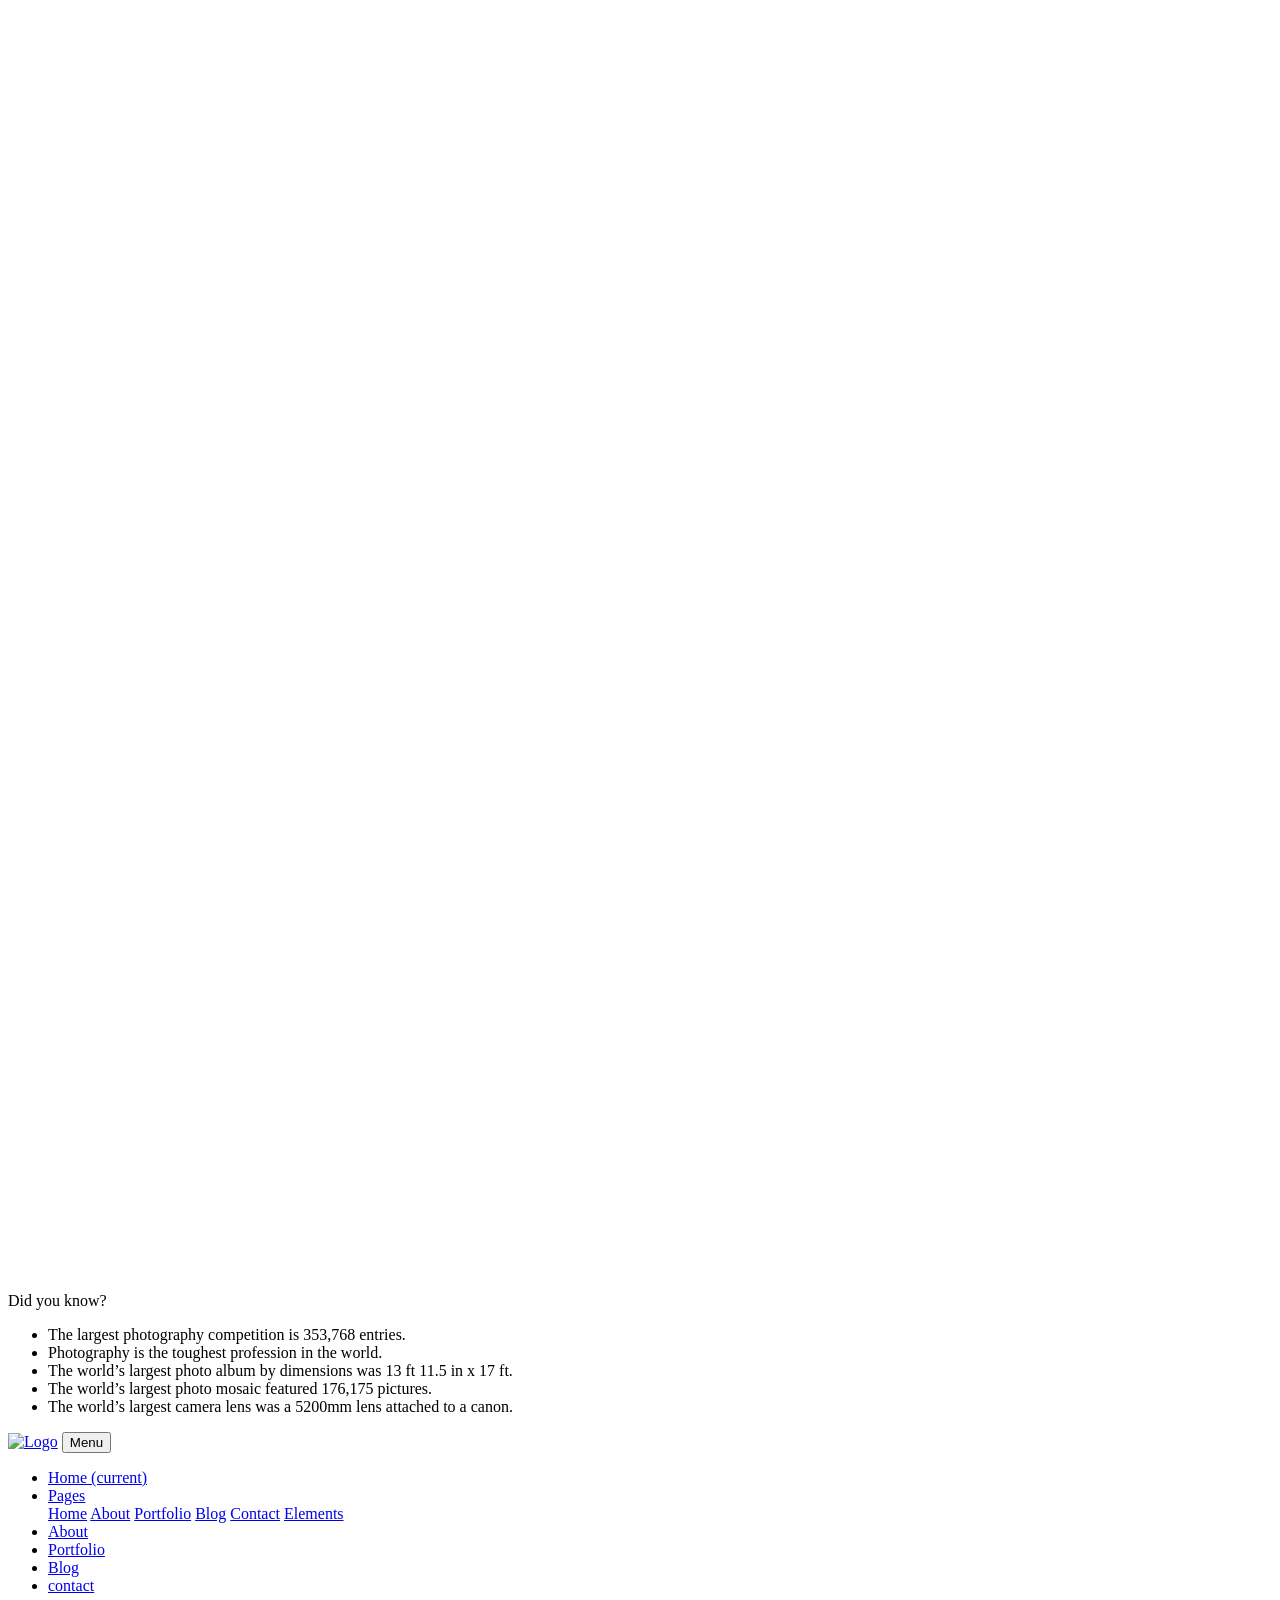
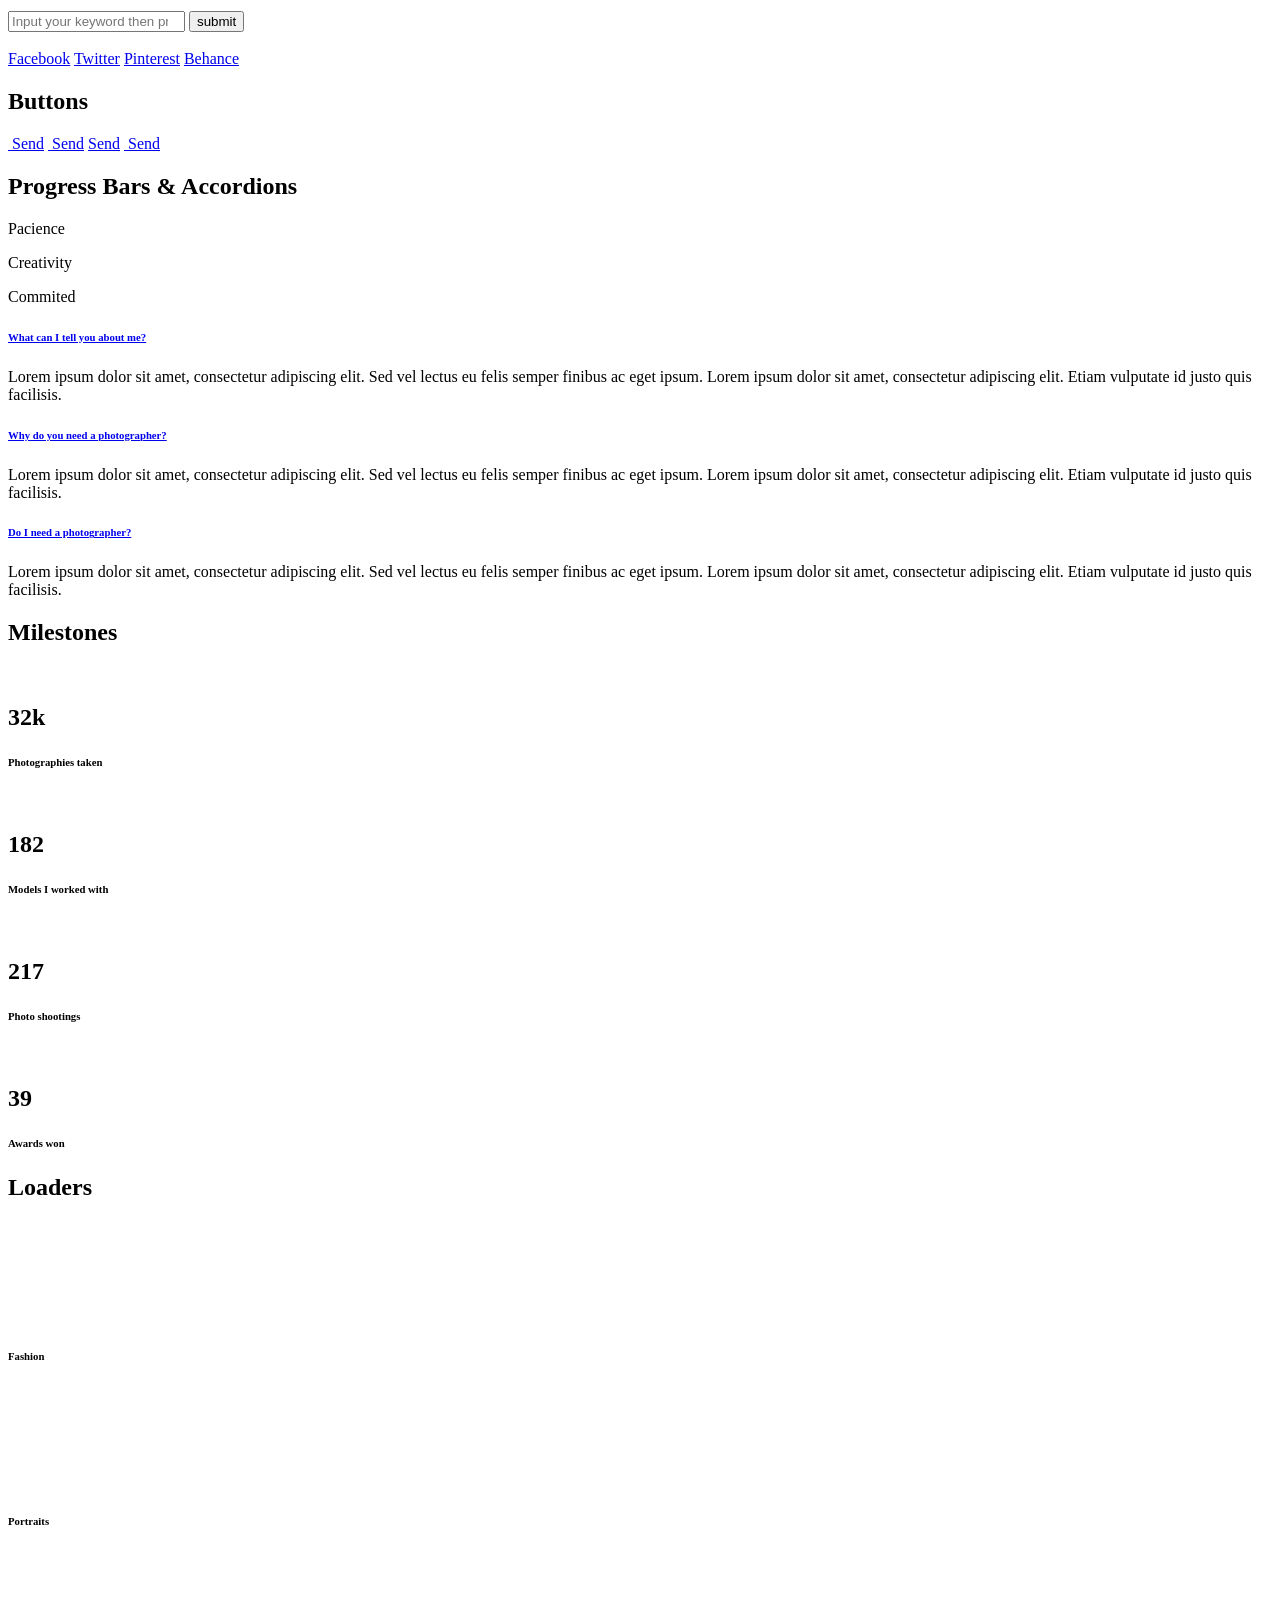
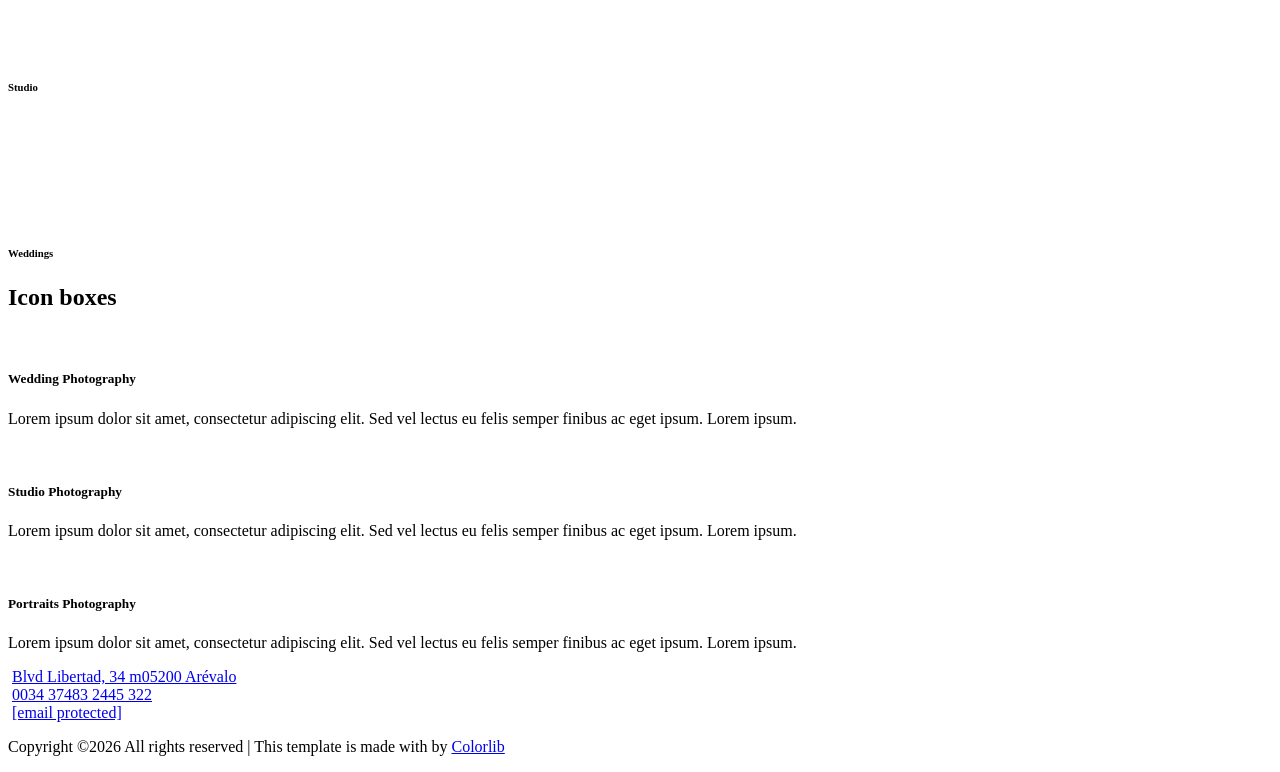
==== elements.html @ 03cb0b15 "Add files via upload" ====
<!DOCTYPE html>
<html lang="en">

<!-- Mirrored from preview.colorlib.com/theme/studio/elements.html by HTTrack Website Copier/3.x [XR&CO'2014], Fri, 27 Jan 2023 21:11:19 GMT -->
<head>
<meta charset="UTF-8">
<meta name="description" content="">
<meta http-equiv="X-UA-Compatible" content="IE=edge">
<meta name="viewport" content="width=device-width, initial-scale=1, shrink-to-fit=no">


<title>Studio - Creative Photography Template | Elements</title>

<link rel="icon" href="img/core-img/favicon.ico">

<link rel="stylesheet" href="css/core-style.css">
<link rel="stylesheet" href="style.css">

<link href="css/responsive.css" rel="stylesheet">
<script nonce="6641330a-2269-4f66-bff5-0dcd2166e9fc">(function(w,d){!function(f,g,h,i){f[h]=f[h]||{};f[h].executed=[];f.zaraz={deferred:[],listeners:[]};f.zaraz.q=[];f.zaraz._f=function(j){return function(){var k=Array.prototype.slice.call(arguments);f.zaraz.q.push({m:j,a:k})}};for(const l of["track","set","debug"])f.zaraz[l]=f.zaraz._f(l);f.zaraz.init=()=>{var m=g.getElementsByTagName(i)[0],n=g.createElement(i),o=g.getElementsByTagName("title")[0];o&&(f[h].t=g.getElementsByTagName("title")[0].text);f[h].x=Math.random();f[h].w=f.screen.width;f[h].h=f.screen.height;f[h].j=f.innerHeight;f[h].e=f.innerWidth;f[h].l=f.location.href;f[h].r=g.referrer;f[h].k=f.screen.colorDepth;f[h].n=g.characterSet;f[h].o=(new Date).getTimezoneOffset();if(f.dataLayer)for(const s of Object.entries(Object.entries(dataLayer).reduce(((t,u)=>({...t[1],...u[1]})))))zaraz.set(s[0],s[1],{scope:"page"});f[h].q=[];for(;f.zaraz.q.length;){const v=f.zaraz.q.shift();f[h].q.push(v)}n.defer=!0;for(const w of[localStorage,sessionStorage])Object.keys(w||{}).filter((y=>y.startsWith("_zaraz_"))).forEach((x=>{try{f[h]["z_"+x.slice(7)]=JSON.parse(w.getItem(x))}catch{f[h]["z_"+x.slice(7)]=w.getItem(x)}}));n.referrerPolicy="origin";n.src="../../cdn-cgi/zaraz/sd0d9.js?z="+btoa(encodeURIComponent(JSON.stringify(f[h])));m.parentNode.insertBefore(n,m)};["complete","interactive"].includes(g.readyState)?zaraz.init():f.addEventListener("DOMContentLoaded",zaraz.init)}(w,d,"zarazData","script");})(window,document);</script></head>
<body>

<div id="preloader">
<div class="showbox">
<div class="loader">
<svg class="circular" viewBox="25 25 50 50">
<circle class="path" cx="50" cy="50" r="20" fill="none" stroke-width="2" stroke-miterlimit="10" />
</svg>
</div>
</div>
<div class="questions-area text-center">
<p>Did you know?</p>
<ul>
<li>The largest photography competition is 353,768 entries.</li>
<li>Photography is the toughest profession in the world.</li>
<li>The world’s largest photo album by dimensions was 13 ft 11.5 in x 17 ft.</li>
<li>The world’s largest photo mosaic featured 176,175 pictures.</li>
<li>The world’s largest camera lens was a 5200mm lens attached to a canon.</li>
</ul>
</div>
</div>

<div class="gradient-background-overlay"></div>

<header class="header-area bg-img" style="background-image: url(img/bg-img/14.jpg);">
<div class="container-fluid h-100">
<div class="row h-100 align-items-center">
<div class="col-12 h-100">
<div class="main-menu h-100">
<nav class="navbar h-100 navbar-expand-lg">

<a class="navbar-brand" href="index-2.html"><img src="img/core-img/logo.png" alt="Logo"></a>
<button class="navbar-toggler" type="button" data-toggle="collapse" data-target="#studioMenu" aria-controls="studioMenu" aria-expanded="false" aria-label="Toggle navigation"><i class="fa fa-bars"></i> Menu</button>
<div class="collapse navbar-collapse" id="studioMenu">

<ul class="navbar-nav ml-auto">
<li class="nav-item active">
<a class="nav-link" href="index-2.html">Home <span class="sr-only">(current)</span></a>
</li>
<li class="nav-item dropdown">
<a class="nav-link dropdown-toggle" href="#" id="navbarDropdown" role="button" data-toggle="dropdown" aria-haspopup="true" aria-expanded="false">Pages</a>
<div class="dropdown-menu" aria-labelledby="navbarDropdown">
<a class="dropdown-item" href="index-2.html">Home</a>
<a class="dropdown-item" href="about-me.html">About</a>
<a class="dropdown-item" href="portfolio.html">Portfolio</a>
<a class="dropdown-item" href="blog.html">Blog</a>
<a class="dropdown-item" href="contact.html">Contact</a>
<a class="dropdown-item" href="elements.html">Elements</a>
</div>
</li>
<li class="nav-item">
<a class="nav-link" href="about-me.html">About</a>
</li>
<li class="nav-item">
<a class="nav-link" href="portfolio.html">Portfolio</a>
</li>
<li class="nav-item">
<a class="nav-link" href="blog.html">Blog</a>
</li>
<li class="nav-item">
<a class="nav-link" href="contact.html">contact</a>
</li>
</ul>

<div class="header-search-form ml-auto">
<form action="#">
<input type="search" class="form-control" placeholder="Input your keyword then press enter..." id="search" name="search">
<input class="d-none" type="submit" value="submit">
</form>
</div>

<div id="searchbtn">
<img src="img/core-img/search.png" alt="">
</div>
</div>
</nav>
</div>
</div>
</div>
</div>
</header>


<div class="social-sidebar-area">

<div class="social-info-area">
<a href="#" data-toggle="tooltip" data-placement="right" title="Facebook"><i class="fa fa-facebook" aria-hidden="true"></i> <span>Facebook</span></a>
<a href="#" data-toggle="tooltip" data-placement="right" title="Twitter"><i class="fa fa-twitter" aria-hidden="true"></i> <span>Twitter</span></a>
<a href="#" data-toggle="tooltip" data-placement="right" title="Pinterest"><i class="fa fa-pinterest" aria-hidden="true"></i> <span>Pinterest</span></a>
<a href="#" data-toggle="tooltip" data-placement="right" title="Behance"><i class="fa fa-behance" aria-hidden="true"></i> <span>Behance</span></a>
</div>
</div>


<section class="elements-area section_padding_100 mt-100">
<div class="container">
<div class="row justify-content-center">

<div class="col-10">
<div class="elements-title">
<h2>Buttons</h2>
</div>

<div class="studio-buttons-area mb-100">
<a href="#" class="btn studio-btn"><img src="img/core-img/logo-icon.png" alt=""> Send</a>
<a href="#" class="btn studio-btn studio-btn-2"><img src="img/core-img/logo-icon-2.png" alt=""> Send</a>
<a href="#" class="btn studio-btn studio-btn-3">Send</a>
<a href="#" class="btn studio-btn studio-btn-4"><img src="img/core-img/logo-icon-4.png" alt=""> Send</a>
</div>
</div>

<div class="col-10">
<div class="elements-title">
<h2>Progress Bars &amp; Accordions</h2>
</div>
</div>
<div class="col-10 col-md-5">

<div class="services-progress-bar mb-100">

<div class="single_progress_bar">
<div id="bar1" class="barfiller">
<div class="tipWrap">
<span class="tip"></span>
</div>
<span class="fill" data-percentage="80"></span>
</div>
<p>Pacience</p>
</div>

<div class="single_progress_bar">
<div id="bar2" class="barfiller">
<div class="tipWrap">
<span class="tip"></span>
</div>
<span class="fill" data-percentage="90"></span>
</div>
<p>Creativity</p>
</div>

<div class="single_progress_bar">
<div id="bar3" class="barfiller">
<div class="tipWrap">
<span class="tip"></span>
</div>
<span class="fill" data-percentage="99"></span>
</div>
<p>Commited</p>
</div>
</div>
</div>
<div class="col-10 col-md-5">
<div class="accordions mb-100" id="accordion" role="tablist" aria-multiselectable="true">

<div class="panel single-accordion">
<h6><a role="button" class="" aria-expanded="true" aria-controls="collapseOne" data-toggle="collapse" data-parent="#accordion" href="#collapseOne">What can I tell you about me?
<span class="accor-open"><i class="fa fa-plus" aria-hidden="true"></i></span>
<span class="accor-close"><i class="fa fa-minus" aria-hidden="true"></i></span>
</a></h6>
<div id="collapseOne" class="accordion-content collapse show">
<p>Lorem ipsum dolor sit amet, consectetur adipiscing elit. Sed vel lectus eu felis semper finibus ac eget ipsum. Lorem ipsum dolor sit amet, consectetur adipiscing elit. Etiam vulputate id justo quis facilisis.</p>
</div>
</div>

<div class="panel single-accordion">
<h6>
<a role="button" class="collapsed" aria-expanded="true" aria-controls="collapseTwo" data-parent="#accordion" data-toggle="collapse" href="#collapseTwo">Why do you need a photographer?
<span class="accor-open"><i class="fa fa-plus" aria-hidden="true"></i></span>
<span class="accor-close"><i class="fa fa-minus" aria-hidden="true"></i></span>
</a>
</h6>
<div id="collapseTwo" class="accordion-content collapse">
<p>Lorem ipsum dolor sit amet, consectetur adipiscing elit. Sed vel lectus eu felis semper finibus ac eget ipsum. Lorem ipsum dolor sit amet, consectetur adipiscing elit. Etiam vulputate id justo quis facilisis.</p>
</div>
</div>

<div class="panel single-accordion">
<h6>
<a role="button" aria-expanded="true" aria-controls="collapseThree" class="collapsed" data-parent="#accordion" data-toggle="collapse" href="#collapseThree">Do I need a photographer?
<span class="accor-open"><i class="fa fa-plus" aria-hidden="true"></i></span>
<span class="accor-close"><i class="fa fa-minus" aria-hidden="true"></i></span>
</a>
</h6>
<div id="collapseThree" class="accordion-content collapse">
<p>Lorem ipsum dolor sit amet, consectetur adipiscing elit. Sed vel lectus eu felis semper finibus ac eget ipsum. Lorem ipsum dolor sit amet, consectetur adipiscing elit. Etiam vulputate id justo quis facilisis.</p>
</div>
</div>
</div>
</div>

<div class="col-10">
<div class="elements-title">
<h2>Milestones</h2>
</div>
</div>
<div class="col-10">
<div class="studio-cool-facts-area mb-100">
<div class="row">

<div class="col-12 col-sm-6 col-md-3">
<div class="single-cool-fact d-flex align-items-center">
<div class="cool-facts-icon mr-3">
<img src="img/core-img/gallery.png" alt="">
</div>
<div class="counter-area">
<h2><span class="counter">32</span>k</h2>
<h6>Photographies taken</h6>
</div>
</div>
</div>

<div class="col-12 col-sm-6 col-md-3">
 <div class="single-cool-fact d-flex align-items-center">
<div class="cool-facts-icon mr-3">
<img src="img/core-img/favorite.png" alt="">
</div>
<div class="counter-area">
<h2><span class="counter">182</span></h2>
<h6>Models I worked with</h6>
</div>
</div>
</div>

<div class="col-12 col-sm-6 col-md-3">
<div class="single-cool-fact d-flex align-items-center">
<div class="cool-facts-icon mr-3">
<img src="img/core-img/photo-camera-2.png" alt="">
</div>
<div class="counter-area">
<h2><span class="counter">217</span></h2>
<h6>Photo shootings</h6>
</div>
</div>
</div>

<div class="col-12 col-sm-6 col-md-3">
<div class="single-cool-fact d-flex align-items-center">
<div class="cool-facts-icon mr-3">
<img src="img/core-img/rocket-launch.png" alt="">
</div>
<div class="counter-area">
<h2><span class="counter">39</span></h2>
<h6>Awards won</h6>
</div>
</div>
</div>
</div>
</div>
</div>

<div class="col-10">
<div class="elements-title">
<h2>Loaders</h2>
</div>
</div>
<div class="col-10">

<div class="our-skills-area text-center mb-100">
<div class="row">
<div class="col-12 col-sm-6 col-md-3">
<div class="single-pie-bar" data-percent="75">
<canvas class="bar-circle" width="100" height="100"></canvas>
<h6>Fashion</h6>
</div>
</div>
<div class="col-12 col-sm-6 col-md-3">
<div class="single-pie-bar" data-percent="83">
<canvas class="bar-circle" width="100" height="100"></canvas>
<h6>Portraits</h6>
</div>
</div>
<div class="col-12 col-sm-6 col-md-3">
<div class="single-pie-bar" data-percent="25">
<canvas class="bar-circle" width="100" height="100"></canvas>
<h6>Studio</h6>
</div>
</div>
<div class="col-12 col-sm-6 col-md-3">
<div class="single-pie-bar" data-percent="95">
<canvas class="bar-circle" width="100" height="100"></canvas>
<h6>Weddings</h6>
</div>
</div>
</div>
</div>
</div>

<div class="col-10">
<div class="elements-title">
<h2>Icon boxes</h2>
</div>
</div>
<div class="col-10">
<div class="features-area">
<div class="row">
<div class="col-12 col-md-4">
<div class="single-service-area text-center mb-100">
<img src="img/core-img/heart.png" alt="">
<h5>Wedding Photography</h5>
<p>Lorem ipsum dolor sit amet, consectetur adipiscing elit. Sed vel lectus eu felis semper finibus ac eget ipsum. Lorem ipsum.</p>
</div>
</div>
<div class="col-12 col-md-4">
<div class="single-service-area text-center mb-100">
<img src="img/core-img/photo-camera.png" alt="">
<h5>Studio Photography</h5>
<p>Lorem ipsum dolor sit amet, consectetur adipiscing elit. Sed vel lectus eu felis semper finibus ac eget ipsum. Lorem ipsum.</p>
</div>
</div>
<div class="col-12 col-md-4">
<div class="single-service-area text-center">
<img src="img/core-img/video-camera.png" alt="">
<h5>Portraits Photography</h5>
<p>Lorem ipsum dolor sit amet, consectetur adipiscing elit. Sed vel lectus eu felis semper finibus ac eget ipsum. Lorem ipsum.</p>
</div>
</div>
</div>
</div>
</div>
</div>
</div>
</section>


<footer class="footer-area">
<div class="container-fluid h-100">
<div class="row h-100">
<div class="col-12 h-100">
<div class="footer-content h-100 d-md-flex align-items-center justify-content-between">

<div class="single-footer-content">
<img src="img/core-img/map.png" alt="">
<a href="#">Blvd Libertad, 34 m05200 Arévalo</a>
</div>

<div class="single-footer-content">
<img src="img/core-img/smartphone.png" alt="">
<a href="#">0034 37483 2445 322</a>
</div>

<div class="single-footer-content">
<img src="img/core-img/envelope-2.png" alt="">
<a href="#"><span class="__cf_email__" data-cfemail="442c2128282b04272b2934252a3d6a272b29">[email&#160;protected]</span></a>
</div>
</div>
</div>
</div>
</div>
</footer>


<p>Copyright &copy;<script data-cfasync="false" src="../../cdn-cgi/scripts/5c5dd728/cloudflare-static/email-decode.min.js"></script><script>document.write(new Date().getFullYear());</script> All rights reserved | This template is made with <i class="fa fa-heart-o" aria-hidden="true"></i> by <a href="https://colorlib.com/" target="_blank">Colorlib</a></p>


<script src="js/jquery/jquery-2.2.4.min.js"></script>

<script src="js/popper.min.js"></script>

<script src="js/bootstrap.min.js"></script>

<script src="js/plugins.js"></script>

<script src="js/active.js"></script>

<script async src="https://www.googletagmanager.com/gtag/js?id=UA-23581568-13"></script>
<script>
  window.dataLayer = window.dataLayer || [];
  function gtag(){dataLayer.push(arguments);}
  gtag('js', new Date());

  gtag('config', 'UA-23581568-13');
</script>
<script defer src="https://static.cloudflareinsights.com/beacon.min.js/vaafb692b2aea4879b33c060e79fe94621666317369993" integrity="sha512-0ahDYl866UMhKuYcW078ScMalXqtFJggm7TmlUtp0UlD4eQk0Ixfnm5ykXKvGJNFjLMoortdseTfsRT8oCfgGA==" data-cf-beacon='{"rayId":"79047a6fed3877d9","token":"cd0b4b3a733644fc843ef0b185f98241","version":"2022.11.3","si":100}' crossorigin="anonymous"></script>
</body>

<!-- Mirrored from preview.colorlib.com/theme/studio/elements.html by HTTrack Website Copier/3.x [XR&CO'2014], Fri, 27 Jan 2023 21:11:21 GMT -->
</html>
---- style.css ----
/* ----------------------------------------------------------
    :: Template Name: Studio - Creative Photography Template
    :: Author: Colorlib
    :: Author URL: https://colorlib.com
    :: Version: 1.0.0
    :: Created: 31 January 2018
    :: Last Updated: 31 January 2018
    ---------------------------------------------------------- */

    /* ============ PLACE YOUR CUSTOM CSS HERE ============ */
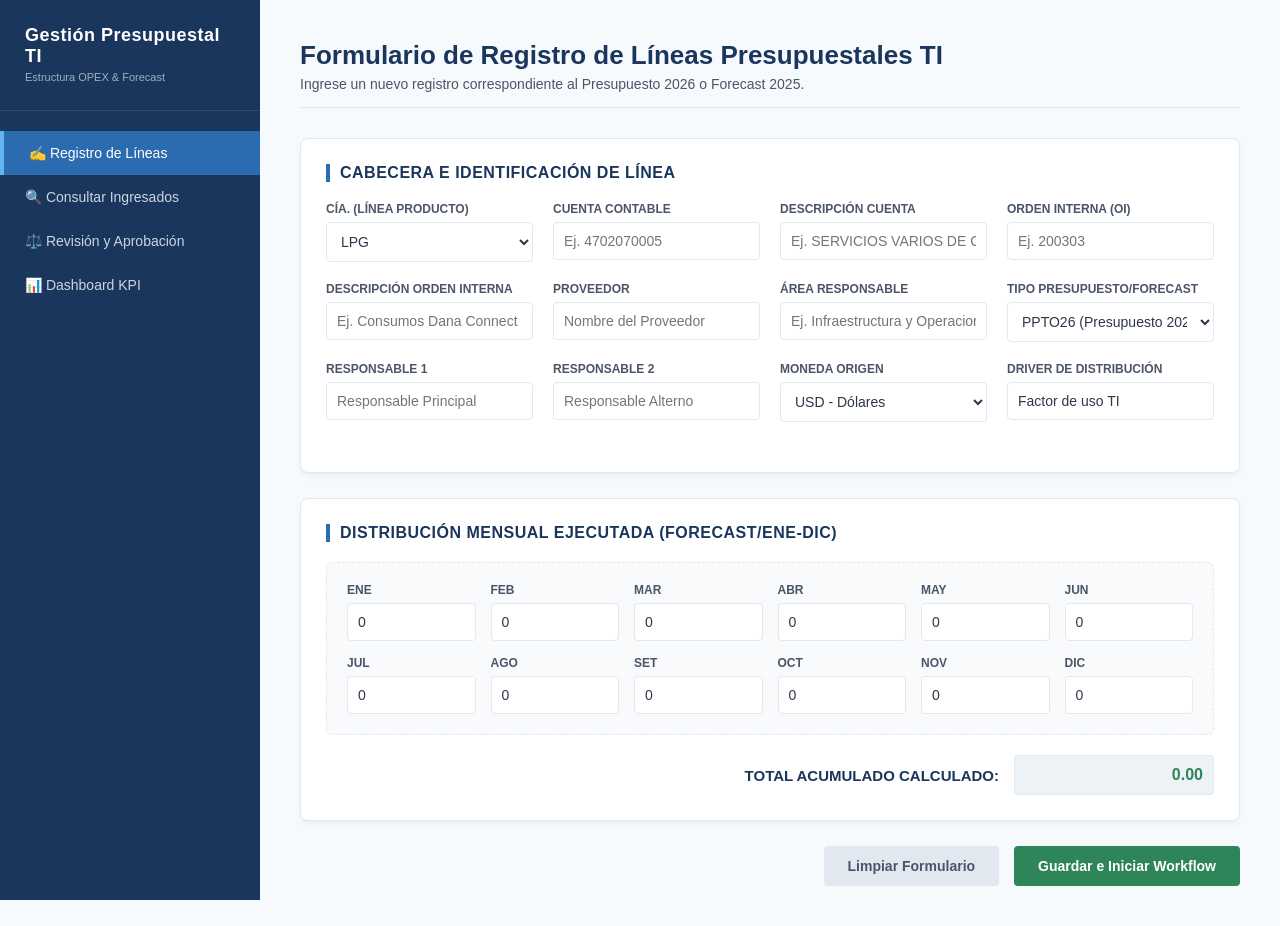
==== commit 6b67f904: "Actualizar elements.html" ====
--- a/elements.html
+++ b/elements.html
@@ -1,397 +1,1021 @@
 <!DOCTYPE html>
-<html lang="en">
-
-<!-- Mirrored from preview.colorlib.com/theme/studio/elements.html by HTTrack Website Copier/3.x [XR&CO'2014], Fri, 27 Jan 2023 21:11:19 GMT -->
+<html lang="es">
 <head>
-<meta charset="UTF-8">
-<meta name="description" content="">
-<meta http-equiv="X-UA-Compatible" content="IE=edge">
-<meta name="viewport" content="width=device-width, initial-scale=1, shrink-to-fit=no">
-
-
-<title>Studio - Creative Photography Template | Elements</title>
-
-<link rel="icon" href="img/core-img/favicon.ico">
-
-<link rel="stylesheet" href="css/core-style.css">
-<link rel="stylesheet" href="style.css">
-
-<link href="css/responsive.css" rel="stylesheet">
-<script nonce="6641330a-2269-4f66-bff5-0dcd2166e9fc">(function(w,d){!function(f,g,h,i){f[h]=f[h]||{};f[h].executed=[];f.zaraz={deferred:[],listeners:[]};f.zaraz.q=[];f.zaraz._f=function(j){return function(){var k=Array.prototype.slice.call(arguments);f.zaraz.q.push({m:j,a:k})}};for(const l of["track","set","debug"])f.zaraz[l]=f.zaraz._f(l);f.zaraz.init=()=>{var m=g.getElementsByTagName(i)[0],n=g.createElement(i),o=g.getElementsByTagName("title")[0];o&&(f[h].t=g.getElementsByTagName("title")[0].text);f[h].x=Math.random();f[h].w=f.screen.width;f[h].h=f.screen.height;f[h].j=f.innerHeight;f[h].e=f.innerWidth;f[h].l=f.location.href;f[h].r=g.referrer;f[h].k=f.screen.colorDepth;f[h].n=g.characterSet;f[h].o=(new Date).getTimezoneOffset();if(f.dataLayer)for(const s of Object.entries(Object.entries(dataLayer).reduce(((t,u)=>({...t[1],...u[1]})))))zaraz.set(s[0],s[1],{scope:"page"});f[h].q=[];for(;f.zaraz.q.length;){const v=f.zaraz.q.shift();f[h].q.push(v)}n.defer=!0;for(const w of[localStorage,sessionStorage])Object.keys(w||{}).filter((y=>y.startsWith("_zaraz_"))).forEach((x=>{try{f[h]["z_"+x.slice(7)]=JSON.parse(w.getItem(x))}catch{f[h]["z_"+x.slice(7)]=w.getItem(x)}}));n.referrerPolicy="origin";n.src="../../cdn-cgi/zaraz/sd0d9.js?z="+btoa(encodeURIComponent(JSON.stringify(f[h])));m.parentNode.insertBefore(n,m)};["complete","interactive"].includes(g.readyState)?zaraz.init():f.addEventListener("DOMContentLoaded",zaraz.init)}(w,d,"zarazData","script");})(window,document);</script></head>
+    <meta charset="UTF-8">
+    <meta name="viewport" content="width=device-width, initial-scale=1.0">
+    <title>Sistema de Gestión de Presupuestos y Forecast TI</title>
+    <style>
+        :root {
+            --primary-color: #1a365d;
+            --primary-dark: #0f2347;
+            --accent-color: #2b6cb0;
+            --secondary-color: #4a5568;
+            --success-color: #2f855a;
+            --warning-color: #dd6b20;
+            --danger-color: #e53e3e;
+            --bg-page: #f7fafc;
+            --white: #ffffff;
+            --border-color: #e2e8f0;
+        }
+
+        * {
+            box-sizing: border-box;
+            margin: 0;
+            padding: 0;
+            font-family: 'Segoe UI', -apple-system, BlinkMacSystemFont, Roboto, sans-serif;
+        }
+
+        body {
+            background-color: var(--bg-page);
+            color: #2d3748;
+            display: flex;
+            min-height: 100vh;
+        }
+
+        /* Sidebar Navigation Layout */
+        .sidebar {
+            width: 260px;
+            background-color: var(--primary-color);
+            color: var(--white);
+            padding: 25px 0;
+            position: fixed;
+            height: 100vh;
+            left: 0;
+            top: 0;
+            z-index: 100;
+        }
+
+        .sidebar-brand {
+            padding: 0 25px 25px 25px;
+            border-bottom: 1px solid rgba(255,255,255,0.1);
+            margin-bottom: 20px;
+        }
+
+        .sidebar-brand h2 {
+            font-size: 18px;
+            font-weight: 700;
+            letter-spacing: 0.5px;
+        }
+
+        .sidebar-menu {
+            list-style: none;
+        }
+
+        .sidebar-item {
+            padding: 14px 25px;
+            cursor: pointer;
+            display: flex;
+            align-items: center;
+            gap: 12px;
+            font-weight: 500;
+            font-size: 14px;
+            transition: all 0.2s;
+            color: #cbd5e0;
+        }
+
+        .sidebar-item:hover {
+            background-color: rgba(255,255,255,0.05);
+            color: var(--white);
+        }
+
+        .sidebar-item.active {
+            background-color: var(--accent-color);
+            color: var(--white);
+            border-left: 4px solid #63b3ed;
+        }
+
+        /* Main Content Container */
+        .main-content {
+            margin-left: 260px;
+            padding: 40px;
+            width: calc(100% - 260px);
+            min-height: 100vh;
+        }
+
+        header {
+            margin-bottom: 30px;
+            border-bottom: 1px solid var(--border-color);
+            padding-bottom: 15px;
+        }
+
+        header h1 {
+            font-size: 26px;
+            color: var(--primary-color);
+            font-weight: 600;
+        }
+
+        header p {
+            color: var(--secondary-color);
+            font-size: 14px;
+            margin-top: 5px;
+        }
+
+        /* Dynamic Pages (View Management) */
+        .app-page {
+            display: none;
+        }
+
+        .app-page.active {
+            display: block;
+        }
+
+        /* Card Panels & Containers */
+        .card {
+            background: var(--white);
+            border: 1px solid var(--border-color);
+            border-radius: 8px;
+            padding: 25px;
+            box-shadow: 0 4px 6px -1px rgba(0,0,0,0.05);
+            margin-bottom: 25px;
+        }
+
+        .card-title {
+            font-size: 16px;
+            font-weight: 600;
+            color: var(--primary-color);
+            margin-bottom: 20px;
+            border-left: 4px solid var(--accent-color);
+            padding-left: 10px;
+            text-transform: uppercase;
+            letter-spacing: 0.5px;
+        }
+
+        /* Grid Configuration for Forms */
+        .form-grid {
+            display: grid;
+            grid-template-columns: repeat(4, 1fr);
+            gap: 20px;
+            margin-bottom: 25px;
+        }
+
+        .form-grid-months {
+            display: grid;
+            grid-template-columns: repeat(6, 1fr);
+            gap: 15px;
+            background-color: #f8fafc;
+            padding: 20px;
+            border-radius: 6px;
+            border: 1px dashed var(--border-color);
+        }
+
+        .form-group {
+            display: flex;
+            flex-direction: column;
+        }
+
+        .form-group.full-width {
+            grid-column: 1 / -1;
+        }
+
+        label {
+            font-size: 12px;
+            font-weight: 600;
+            color: var(--secondary-color);
+            margin-bottom: 6px;
+            text-transform: uppercase;
+        }
+
+        input, select, textarea {
+            padding: 10px;
+            border: 1px solid var(--border-color);
+            border-radius: 4px;
+            font-size: 14px;
+            color: #2d3748;
+            background-color: var(--white);
+            width: 100%;
+        }
+
+        input:focus, select:focus, textarea:focus {
+            outline: none;
+            border-color: var(--accent-color);
+            box-shadow: 0 0 0 3px rgba(43, 108, 176, 0.15);
+        }
+
+        input[readonly] {
+            background-color: #edf2f7;
+            color: #4a5568;
+            font-weight: 600;
+            cursor: not-allowed;
+        }
+
+        /* Buttons & Actions */
+        .btn-container {
+            display: flex;
+            justify-content: flex-end;
+            gap: 15px;
+            margin-top: 25px;
+        }
+
+        button {
+            padding: 12px 24px;
+            font-size: 14px;
+            font-weight: 600;
+            border-radius: 4px;
+            cursor: pointer;
+            border: none;
+            transition: all 0.2s;
+        }
+
+        .btn-primary { background-color: var(--accent-color); color: var(--white); }
+        .btn-primary:hover { background-color: #2b5c8f; }
+        .btn-success { background-color: var(--success-color); color: var(--white); }
+        .btn-success:hover { background-color: #226643; }
+        .btn-warning { background-color: var(--warning-color); color: var(--white); }
+        .btn-warning:hover { background-color: #c05621; }
+        .btn-danger { background-color: var(--danger-color); color: var(--white); }
+        .btn-danger:hover { background-color: #c53030; }
+        .btn-secondary { background-color: #e2e8f0; color: #4a5568; }
+        .btn-secondary:hover { background-color: #cbd5e0; }
+
+        /* Tables & Lists view */
+        .search-bar-container {
+            display: flex;
+            gap: 15px;
+            margin-bottom: 20px;
+        }
+
+        .search-input {
+            flex: 1;
+            padding: 12px;
+            font-size: 14px;
+        }
+
+        .table-wrapper {
+            overflow-x: auto;
+            border: 1px solid var(--border-color);
+            border-radius: 6px;
+        }
+
+        table {
+            width: 100%;
+            border-collapse: collapse;
+            text-align: left;
+            font-size: 13px;
+        }
+
+        th {
+            background-color: #edf2f7;
+            color: var(--primary-color);
+            padding: 12px 15px;
+            font-weight: 600;
+            border-bottom: 2px solid var(--border-color);
+            white-space: nowrap;
+        }
+
+        td {
+            padding: 12px 15px;
+            border-bottom: 1px solid var(--border-color);
+            white-space: nowrap;
+        }
+
+        tr:hover {
+            background-color: #f7fafc;
+        }
+
+        /* Status Badges */
+        .badge {
+            padding: 4px 8px;
+            border-radius: 12px;
+            font-size: 11px;
+            font-weight: 600;
+            text-transform: uppercase;
+        }
+
+        .badge-pending { background-color: #feebc8; color: #c05621; }
+        .badge-stage1 { background-color: #e2e8f0; color: #4a5568; }
+        .badge-stage2 { background-color: #eeedfc; color: #553c9a; }
+        .badge-approved { background-color: #c6f6d5; color: #22543d; }
+        .badge-rejected { background-color: #fed7d7; color: #9b2c2c; }
+
+        /* KPI Dashboard Layout */
+        .kpi-container {
+            display: grid;
+            grid-template-columns: repeat(4, 1fr);
+            gap: 20px;
+            margin-bottom: 30px;
+        }
+
+        .kpi-card {
+            background: var(--white);
+            border: 1px solid var(--border-color);
+            border-radius: 8px;
+            padding: 20px;
+            box-shadow: 0 2px 4px rgba(0,0,0,0.02);
+            text-align: center;
+        }
+
+        .kpi-value {
+            font-size: 24px;
+            font-weight: 700;
+            color: var(--primary-color);
+            margin-top: 5px;
+        }
+
+        .kpi-label {
+            font-size: 12px;
+            font-weight: 600;
+            color: var(--secondary-color);
+            text-transform: uppercase;
+        }
+
+        .dashboard-grid {
+            display: grid;
+            grid-template-columns: 1fr 1fr;
+            gap: 25px;
+        }
+
+        .progress-bar-container {
+            background-color: #edf2f7;
+            border-radius: 4px;
+            height: 10px;
+            width: 100%;
+            margin-top: 8px;
+            overflow: hidden;
+        }
+
+        .progress-bar-fill {
+            background-color: var(--accent-color);
+            height: 100%;
+            width: 0%;
+            transition: width 0.4s ease;
+        }
+
+        /* Notification Toast */
+        .toast {
+            position: fixed;
+            top: 20px;
+            right: 20px;
+            padding: 15px 25px;
+            background-color: var(--primary-color);
+            color: white;
+            border-radius: 4px;
+            box-shadow: 0 4px 12px rgba(0,0,0,0.15);
+            display: none;
+            z-index: 1000;
+            font-weight: 500;
+        }
+    </style>
+</head>
 <body>
 
-<div id="preloader">
-<div class="showbox">
-<div class="loader">
-<svg class="circular" viewBox="25 25 50 50">
-<circle class="path" cx="50" cy="50" r="20" fill="none" stroke-width="2" stroke-miterlimit="10" />
-</svg>
-</div>
-</div>
-<div class="questions-area text-center">
-<p>Did you know?</p>
-<ul>
-<li>The largest photography competition is 353,768 entries.</li>
-<li>Photography is the toughest profession in the world.</li>
-<li>The world’s largest photo album by dimensions was 13 ft 11.5 in x 17 ft.</li>
-<li>The world’s largest photo mosaic featured 176,175 pictures.</li>
-<li>The world’s largest camera lens was a 5200mm lens attached to a canon.</li>
-</ul>
-</div>
-</div>
-
-<div class="gradient-background-overlay"></div>
-
-<header class="header-area bg-img" style="background-image: url(img/bg-img/14.jpg);">
-<div class="container-fluid h-100">
-<div class="row h-100 align-items-center">
-<div class="col-12 h-100">
-<div class="main-menu h-100">
-<nav class="navbar h-100 navbar-expand-lg">
-
-<a class="navbar-brand" href="index-2.html"><img src="img/core-img/logo.png" alt="Logo"></a>
-<button class="navbar-toggler" type="button" data-toggle="collapse" data-target="#studioMenu" aria-controls="studioMenu" aria-expanded="false" aria-label="Toggle navigation"><i class="fa fa-bars"></i> Menu</button>
-<div class="collapse navbar-collapse" id="studioMenu">
-
-<ul class="navbar-nav ml-auto">
-<li class="nav-item active">
-<a class="nav-link" href="index-2.html">Home <span class="sr-only">(current)</span></a>
-</li>
-<li class="nav-item dropdown">
-<a class="nav-link dropdown-toggle" href="#" id="navbarDropdown" role="button" data-toggle="dropdown" aria-haspopup="true" aria-expanded="false">Pages</a>
-<div class="dropdown-menu" aria-labelledby="navbarDropdown">
-<a class="dropdown-item" href="index-2.html">Home</a>
-<a class="dropdown-item" href="about-me.html">About</a>
-<a class="dropdown-item" href="portfolio.html">Portfolio</a>
-<a class="dropdown-item" href="blog.html">Blog</a>
-<a class="dropdown-item" href="contact.html">Contact</a>
-<a class="dropdown-item" href="elements.html">Elements</a>
-</div>
-</li>
-<li class="nav-item">
-<a class="nav-link" href="about-me.html">About</a>
-</li>
-<li class="nav-item">
-<a class="nav-link" href="portfolio.html">Portfolio</a>
-</li>
-<li class="nav-item">
-<a class="nav-link" href="blog.html">Blog</a>
-</li>
-<li class="nav-item">
-<a class="nav-link" href="contact.html">contact</a>
-</li>
-</ul>
-
-<div class="header-search-form ml-auto">
-<form action="#">
-<input type="search" class="form-control" placeholder="Input your keyword then press enter..." id="search" name="search">
-<input class="d-none" type="submit" value="submit">
-</form>
-</div>
-
-<div id="searchbtn">
-<img src="img/core-img/search.png" alt="">
-</div>
-</div>
-</nav>
-</div>
-</div>
-</div>
-</div>
-</header>
-
-
-<div class="social-sidebar-area">
-
-<div class="social-info-area">
-<a href="#" data-toggle="tooltip" data-placement="right" title="Facebook"><i class="fa fa-facebook" aria-hidden="true"></i> <span>Facebook</span></a>
-<a href="#" data-toggle="tooltip" data-placement="right" title="Twitter"><i class="fa fa-twitter" aria-hidden="true"></i> <span>Twitter</span></a>
-<a href="#" data-toggle="tooltip" data-placement="right" title="Pinterest"><i class="fa fa-pinterest" aria-hidden="true"></i> <span>Pinterest</span></a>
-<a href="#" data-toggle="tooltip" data-placement="right" title="Behance"><i class="fa fa-behance" aria-hidden="true"></i> <span>Behance</span></a>
-</div>
-</div>
-
-
-<section class="elements-area section_padding_100 mt-100">
-<div class="container">
-<div class="row justify-content-center">
-
-<div class="col-10">
-<div class="elements-title">
-<h2>Buttons</h2>
-</div>
-
-<div class="studio-buttons-area mb-100">
-<a href="#" class="btn studio-btn"><img src="img/core-img/logo-icon.png" alt=""> Send</a>
-<a href="#" class="btn studio-btn studio-btn-2"><img src="img/core-img/logo-icon-2.png" alt=""> Send</a>
-<a href="#" class="btn studio-btn studio-btn-3">Send</a>
-<a href="#" class="btn studio-btn studio-btn-4"><img src="img/core-img/logo-icon-4.png" alt=""> Send</a>
-</div>
-</div>
-
-<div class="col-10">
-<div class="elements-title">
-<h2>Progress Bars &amp; Accordions</h2>
-</div>
-</div>
-<div class="col-10 col-md-5">
-
-<div class="services-progress-bar mb-100">
-
-<div class="single_progress_bar">
-<div id="bar1" class="barfiller">
-<div class="tipWrap">
-<span class="tip"></span>
-</div>
-<span class="fill" data-percentage="80"></span>
-</div>
-<p>Pacience</p>
-</div>
-
-<div class="single_progress_bar">
-<div id="bar2" class="barfiller">
-<div class="tipWrap">
-<span class="tip"></span>
-</div>
-<span class="fill" data-percentage="90"></span>
-</div>
-<p>Creativity</p>
-</div>
-
-<div class="single_progress_bar">
-<div id="bar3" class="barfiller">
-<div class="tipWrap">
-<span class="tip"></span>
-</div>
-<span class="fill" data-percentage="99"></span>
-</div>
-<p>Commited</p>
-</div>
-</div>
-</div>
-<div class="col-10 col-md-5">
-<div class="accordions mb-100" id="accordion" role="tablist" aria-multiselectable="true">
-
-<div class="panel single-accordion">
-<h6><a role="button" class="" aria-expanded="true" aria-controls="collapseOne" data-toggle="collapse" data-parent="#accordion" href="#collapseOne">What can I tell you about me?
-<span class="accor-open"><i class="fa fa-plus" aria-hidden="true"></i></span>
-<span class="accor-close"><i class="fa fa-minus" aria-hidden="true"></i></span>
-</a></h6>
-<div id="collapseOne" class="accordion-content collapse show">
-<p>Lorem ipsum dolor sit amet, consectetur adipiscing elit. Sed vel lectus eu felis semper finibus ac eget ipsum. Lorem ipsum dolor sit amet, consectetur adipiscing elit. Etiam vulputate id justo quis facilisis.</p>
-</div>
-</div>
-
-<div class="panel single-accordion">
-<h6>
-<a role="button" class="collapsed" aria-expanded="true" aria-controls="collapseTwo" data-parent="#accordion" data-toggle="collapse" href="#collapseTwo">Why do you need a photographer?
-<span class="accor-open"><i class="fa fa-plus" aria-hidden="true"></i></span>
-<span class="accor-close"><i class="fa fa-minus" aria-hidden="true"></i></span>
-</a>
-</h6>
-<div id="collapseTwo" class="accordion-content collapse">
-<p>Lorem ipsum dolor sit amet, consectetur adipiscing elit. Sed vel lectus eu felis semper finibus ac eget ipsum. Lorem ipsum dolor sit amet, consectetur adipiscing elit. Etiam vulputate id justo quis facilisis.</p>
-</div>
-</div>
-
-<div class="panel single-accordion">
-<h6>
-<a role="button" aria-expanded="true" aria-controls="collapseThree" class="collapsed" data-parent="#accordion" data-toggle="collapse" href="#collapseThree">Do I need a photographer?
-<span class="accor-open"><i class="fa fa-plus" aria-hidden="true"></i></span>
-<span class="accor-close"><i class="fa fa-minus" aria-hidden="true"></i></span>
-</a>
-</h6>
-<div id="collapseThree" class="accordion-content collapse">
-<p>Lorem ipsum dolor sit amet, consectetur adipiscing elit. Sed vel lectus eu felis semper finibus ac eget ipsum. Lorem ipsum dolor sit amet, consectetur adipiscing elit. Etiam vulputate id justo quis facilisis.</p>
-</div>
-</div>
-</div>
-</div>
-
-<div class="col-10">
-<div class="elements-title">
-<h2>Milestones</h2>
-</div>
-</div>
-<div class="col-10">
-<div class="studio-cool-facts-area mb-100">
-<div class="row">
-
-<div class="col-12 col-sm-6 col-md-3">
-<div class="single-cool-fact d-flex align-items-center">
-<div class="cool-facts-icon mr-3">
-<img src="img/core-img/gallery.png" alt="">
-</div>
-<div class="counter-area">
-<h2><span class="counter">32</span>k</h2>
-<h6>Photographies taken</h6>
-</div>
-</div>
-</div>
-
-<div class="col-12 col-sm-6 col-md-3">
- <div class="single-cool-fact d-flex align-items-center">
-<div class="cool-facts-icon mr-3">
-<img src="img/core-img/favorite.png" alt="">
-</div>
-<div class="counter-area">
-<h2><span class="counter">182</span></h2>
-<h6>Models I worked with</h6>
-</div>
-</div>
-</div>
-
-<div class="col-12 col-sm-6 col-md-3">
-<div class="single-cool-fact d-flex align-items-center">
-<div class="cool-facts-icon mr-3">
-<img src="img/core-img/photo-camera-2.png" alt="">
-</div>
-<div class="counter-area">
-<h2><span class="counter">217</span></h2>
-<h6>Photo shootings</h6>
-</div>
-</div>
-</div>
-
-<div class="col-12 col-sm-6 col-md-3">
-<div class="single-cool-fact d-flex align-items-center">
-<div class="cool-facts-icon mr-3">
-<img src="img/core-img/rocket-launch.png" alt="">
-</div>
-<div class="counter-area">
-<h2><span class="counter">39</span></h2>
-<h6>Awards won</h6>
-</div>
-</div>
-</div>
-</div>
-</div>
-</div>
-
-<div class="col-10">
-<div class="elements-title">
-<h2>Loaders</h2>
-</div>
-</div>
-<div class="col-10">
-
-<div class="our-skills-area text-center mb-100">
-<div class="row">
-<div class="col-12 col-sm-6 col-md-3">
-<div class="single-pie-bar" data-percent="75">
-<canvas class="bar-circle" width="100" height="100"></canvas>
-<h6>Fashion</h6>
-</div>
-</div>
-<div class="col-12 col-sm-6 col-md-3">
-<div class="single-pie-bar" data-percent="83">
-<canvas class="bar-circle" width="100" height="100"></canvas>
-<h6>Portraits</h6>
-</div>
-</div>
-<div class="col-12 col-sm-6 col-md-3">
-<div class="single-pie-bar" data-percent="25">
-<canvas class="bar-circle" width="100" height="100"></canvas>
-<h6>Studio</h6>
-</div>
-</div>
-<div class="col-12 col-sm-6 col-md-3">
-<div class="single-pie-bar" data-percent="95">
-<canvas class="bar-circle" width="100" height="100"></canvas>
-<h6>Weddings</h6>
-</div>
-</div>
-</div>
-</div>
-</div>
-
-<div class="col-10">
-<div class="elements-title">
-<h2>Icon boxes</h2>
-</div>
-</div>
-<div class="col-10">
-<div class="features-area">
-<div class="row">
-<div class="col-12 col-md-4">
-<div class="single-service-area text-center mb-100">
-<img src="img/core-img/heart.png" alt="">
-<h5>Wedding Photography</h5>
-<p>Lorem ipsum dolor sit amet, consectetur adipiscing elit. Sed vel lectus eu felis semper finibus ac eget ipsum. Lorem ipsum.</p>
-</div>
-</div>
-<div class="col-12 col-md-4">
-<div class="single-service-area text-center mb-100">
-<img src="img/core-img/photo-camera.png" alt="">
-<h5>Studio Photography</h5>
-<p>Lorem ipsum dolor sit amet, consectetur adipiscing elit. Sed vel lectus eu felis semper finibus ac eget ipsum. Lorem ipsum.</p>
-</div>
-</div>
-<div class="col-12 col-md-4">
-<div class="single-service-area text-center">
-<img src="img/core-img/video-camera.png" alt="">
-<h5>Portraits Photography</h5>
-<p>Lorem ipsum dolor sit amet, consectetur adipiscing elit. Sed vel lectus eu felis semper finibus ac eget ipsum. Lorem ipsum.</p>
-</div>
-</div>
-</div>
-</div>
-</div>
-</div>
-</div>
-</section>
-
-
-<footer class="footer-area">
-<div class="container-fluid h-100">
-<div class="row h-100">
-<div class="col-12 h-100">
-<div class="footer-content h-100 d-md-flex align-items-center justify-content-between">
-
-<div class="single-footer-content">
-<img src="img/core-img/map.png" alt="">
-<a href="#">Blvd Libertad, 34 m05200 Arévalo</a>
-</div>
-
-<div class="single-footer-content">
-<img src="img/core-img/smartphone.png" alt="">
-<a href="#">0034 37483 2445 322</a>
-</div>
-
-<div class="single-footer-content">
-<img src="img/core-img/envelope-2.png" alt="">
-<a href="#"><span class="__cf_email__" data-cfemail="442c2128282b04272b2934252a3d6a272b29">[email&#160;protected]</span></a>
-</div>
-</div>
-</div>
-</div>
-</div>
-</footer>
-
-
-<p>Copyright &copy;<script data-cfasync="false" src="../../cdn-cgi/scripts/5c5dd728/cloudflare-static/email-decode.min.js"></script><script>document.write(new Date().getFullYear());</script> All rights reserved | This template is made with <i class="fa fa-heart-o" aria-hidden="true"></i> by <a href="https://colorlib.com/" target="_blank">Colorlib</a></p>
-
-
-<script src="js/jquery/jquery-2.2.4.min.js"></script>
-
-<script src="js/popper.min.js"></script>
-
-<script src="js/bootstrap.min.js"></script>
-
-<script src="js/plugins.js"></script>
-
-<script src="js/active.js"></script>
-
-<script async src="https://www.googletagmanager.com/gtag/js?id=UA-23581568-13"></script>
-<script>
-  window.dataLayer = window.dataLayer || [];
-  function gtag(){dataLayer.push(arguments);}
-  gtag('js', new Date());
-
-  gtag('config', 'UA-23581568-13');
-</script>
-<script defer src="https://static.cloudflareinsights.com/beacon.min.js/vaafb692b2aea4879b33c060e79fe94621666317369993" integrity="sha512-0ahDYl866UMhKuYcW078ScMalXqtFJggm7TmlUtp0UlD4eQk0Ixfnm5ykXKvGJNFjLMoortdseTfsRT8oCfgGA==" data-cf-beacon='{"rayId":"79047a6fed3877d9","token":"cd0b4b3a733644fc843ef0b185f98241","version":"2022.11.3","si":100}' crossorigin="anonymous"></script>
+    <!-- SIDEBAR NAVIGATION -->
+    <div class="sidebar">
+        <div class="sidebar-brand">
+            <h2>Gestión Presupuestal TI</h2>
+            <span style="font-size: 11px; color: #a0aec0;">Estructura OPEX & Forecast</span>
+        </div>
+        <ul class="sidebar-menu">
+            <li class="sidebar-item active" onclick="switchPage('registro')">✍️ Registro de Líneas</li>
+            <li class="sidebar-item" onclick="switchPage('consulta')">🔍 Consultar Ingresados</li>
+            <li class="sidebar-item" onclick="switchPage('aprobaciones')">⚖️ Revisión y Aprobación</li>
+            <li class="sidebar-item" onclick="switchPage('dashboard')">📊 Dashboard KPI</li>
+        </ul>
+    </div>
+
+    <!-- MAIN CONTENT AREA -->
+    <div class="main-content">
+        <div id="toastMessage" class="toast">Acción procesada con éxito</div>
+
+        <!-- ================= PAGE 1: REGISTRO ================= -->
+        <div id="page-registro" class="app-page active">
+            <header>
+                <h1>Formulario de Registro de Líneas Presupuestales TI</h1>
+                <p>Ingrese un nuevo registro correspondiente al Presupuesto 2026 o Forecast 2025.</p>
+            </header>
+
+            <form id="registroForm" onsubmit="saveNewRecord(event)">
+                <div class="card">
+                    <div class="card-title">Cabecera e Identificación de Línea</div>
+                    <div class="form-grid">
+                        <div class="form-group">
+                            <label>Cía. (Línea Producto)</label>
+                            <select id="reg-cia" required>
+                                <option value="LPG">LPG</option>
+                                <option value="LPV">LPV</option>
+                                <option value="LPE">LPE</option>
+                            </select>
+                        </div>
+                        <div class="form-group">
+                            <label>Cuenta Contable</label>
+                            <input type="number" id="reg-cContable" required placeholder="Ej. 4702070005">
+                        </div>
+                        <div class="form-group">
+                            <label>Descripción Cuenta</label>
+                            <input type="text" id="reg-descCuenta" required placeholder="Ej. SERVICIOS VARIOS DE COMPUTO">
+                        </div>
+                        <div class="form-group">
+                            <label>Orden Interna (OI)</label>
+                            <input type="number" id="reg-oi" required placeholder="Ej. 200303">
+                        </div>
+                        <div class="form-group">
+                            <label>Descripción Orden Interna</label>
+                            <input type="text" id="reg-descOi" required placeholder="Ej. Consumos Dana Connect">
+                        </div>
+                        <div class="form-group">
+                            <label>Proveedor</label>
+                            <input type="text" id="reg-proveedor" required placeholder="Nombre del Proveedor">
+                        </div>
+                        <div class="form-group">
+                            <label>Área Responsable</label>
+                            <input type="text" id="reg-area" required placeholder="Ej. Infraestructura y Operaciones">
+                        </div>
+                        <div class="form-group">
+                            <label>Tipo Presupuesto/Forecast</label>
+                            <select id="reg-tipo" required>
+                                <option value="PPTO26">PPTO26 (Presupuesto 2026)</option>
+                                <option value="FCST25">FCST25 (Forecast 2025)</option>
+                            </select>
+                        </div>
+                        <div class="form-group">
+                            <label>Responsable 1</label>
+                            <input type="text" id="reg-resp1" required placeholder="Responsable Principal">
+                        </div>
+                        <div class="form-group">
+                            <label>Responsable 2</label>
+                            <input type="text" id="reg-resp2" placeholder="Responsable Alterno">
+                        </div>
+                        <div class="form-group">
+                            <label>Moneda Origen</label>
+                            <select id="reg-moneda" required>
+                                <option value="USD">USD - Dólares</option>
+                                <option value="PEN">PEN - Soles</option>
+                            </select>
+                        </div>
+                        <div class="form-group">
+                            <label>Driver de Distribución</label>
+                            <input type="text" id="reg-driver" value="Factor de uso TI">
+                        </div>
+                    </div>
+                </div>
+
+                <div class="card">
+                    <div class="card-title">Distribución Mensual Ejecutada (Forecast/Ene-Dic)</div>
+                    <div class="form-grid-months">
+                        <div class="form-group">
+                            <label>Ene</label>
+                            <input type="number" step="0.01" class="month-input" id="m-Ene" value="0" oninput="updateTotalCalculado('registro')">
+                        </div>
+                        <div class="form-group">
+                            <label>Feb</label>
+                            <input type="number" step="0.01" class="month-input" id="m-Feb" value="0" oninput="updateTotalCalculado('registro')">
+                        </div>
+                        <div class="form-group">
+                            <label>Mar</label>
+                            <input type="number" step="0.01" class="month-input" id="m-Mar" value="0" oninput="updateTotalCalculado('registro')">
+                        </div>
+                        <div class="form-group">
+                            <label>Abr</label>
+                            <input type="number" step="0.01" class="month-input" id="m-Abr" value="0" oninput="updateTotalCalculado('registro')">
+                        </div>
+                        <div class="form-group">
+                            <label>May</label>
+                            <input type="number" step="0.01" class="month-input" id="m-May" value="0" oninput="updateTotalCalculado('registro')">
+                        </div>
+                        <div class="form-group">
+                            <label>Jun</label>
+                            <input type="number" step="0.01" class="month-input" id="m-Jun" value="0" oninput="updateTotalCalculado('registro')">
+                        </div>
+                        <div class="form-group">
+                            <label>Jul</label>
+                            <input type="number" step="0.01" class="month-input" id="m-Jul" value="0" oninput="updateTotalCalculado('registro')">
+                        </div>
+                        <div class="form-group">
+                            <label>Ago</label>
+                            <input type="number" step="0.01" class="month-input" id="m-Ago" value="0" oninput="updateTotalCalculado('registro')">
+                        </div>
+                        <div class="form-group">
+                            <label>Set</label>
+                            <input type="number" step="0.01" class="month-input" id="m-Set" value="0" oninput="updateTotalCalculado('registro')">
+                        </div>
+                        <div class="form-group">
+                            <label>Oct</label>
+                            <input type="number" step="0.01" class="month-input" id="m-Oct" value="0" oninput="updateTotalCalculado('registro')">
+                        </div>
+                        <div class="form-group">
+                            <label>Nov</label>
+                            <input type="number" step="0.01" class="month-input" id="m-Nov" value="0" oninput="updateTotalCalculado('registro')">
+                        </div>
+                        <div class="form-group">
+                            <label>Dic</label>
+                            <input type="number" step="0.01" class="month-input" id="m-Dic" value="0" oninput="updateTotalCalculado('registro')">
+                        </div>
+                    </div>
+
+                    <div style="margin-top: 20px; display: flex; justify-content: flex-end; align-items: center; gap: 15px;">
+                        <span style="font-weight: 700; font-size: 15px; color: var(--primary-color);">TOTAL ACUMULADO CALCULADO:</span>
+                        <input type="text" id="reg-total" readonly value="0.00" style="width: 200px; text-align: right; font-size: 16px; font-weight: bold; color: var(--success-color);">
+                    </div>
+                </div>
+
+                <div class="btn-container">
+                    <button type="button" class="btn-secondary" onclick="document.getElementById('registroForm').reset(); updateTotalCalculado('registro');">Limpiar Formulario</button>
+                    <button type="submit" class="btn-success">Guardar e Iniciar Workflow</button>
+                </div>
+            </form>
+        </div>
+
+
+        <!-- ================= PAGE 2: CONSULTA ================= -->
+        <div id="page-consulta" class="app-page">
+            <header>
+                <h1>Consulta General de Líneas de Presupuesto y Pagos</h1>
+                <p>Búsqueda inteligente uno a uno en tiempo real y visualización de registros consolidados.</p>
+            </header>
+
+            <div class="card">
+                <div class="search-bar-container">
+                    <input type="text" id="searchBox" class="search-input" placeholder="🔍 Buscar por Cuenta Contable, Orden Interna, Proveedor, Cía o Responsable..." oninput="renderTableData()">
+                    <select id="filterCia" style="width: 150px;" onchange="renderTableData()">
+                        <option value="TODOS">Todas las Cías</option>
+                        <option value="LPG">LPG</option>
+                        <option value="LPV">LPV</option>
+                        <option value="LPE">LPE</option>
+                    </select>
+                    <select id="filterTipo" style="width: 150px;" onchange="renderTableData()">
+                        <option value="TODOS">Todos los Tipos</option>
+                        <option value="PPTO26">PPTO26</option>
+                        <option value="FCST25">FCST25</option>
+                    </select>
+                </div>
+
+                <div class="table-wrapper">
+                    <table id="mainRecordsTable">
+                        <thead>
+                            <tr>
+                                <th>ID</th>
+                                <th>Cía</th>
+                                <th>Cuenta Contable</th>
+                                <th>Descripción Cuenta</th>
+                                <th>Orden Interna (OI)</th>
+                                <th>Proveedor</th>
+                                <th>Área</th>
+                                <th>Tipo</th>
+                                <th>Moneda</th>
+                                <th>Total Anual</th>
+                                <th>Estado Workflow</th>
+                                <th>Acción</th>
+                            </tr>
+                        </thead>
+                        <tbody id="tableBody">
+                            <!-- JS populated rows -->
+                        </tbody>
+                    </table>
+                </div>
+            </div>
+        </div>
+
+
+        <!-- ================= PAGE 3: CORRECCIÓN Y APROBACIONES ================= -->
+        <div id="page-aprobaciones" class="app-page">
+            <header>
+                <h1>Módulo de Corrección, Edición y Doble Flujo de Aprobaciones</h1>
+                <p>Seleccione un elemento de la consulta para auditar valores, corregir desviaciones mensuales o autorizar flujos secuenciales.</p>
+            </header>
+
+            <div id="noSelectionMessage" class="card" style="text-align: center; color: var(--secondary-color); padding: 50px 20px;">
+                <p style="font-size: 16px;">⚠️ No se ha seleccionado ninguna línea para editar o aprobar.</p>
+                <button class="btn-primary" style="margin-top: 15px;" onclick="switchPage('consulta')">Ir a Consultar Ingresados</button>
+            </div>
+
+            <div id="editorWorkspace" style="display: none;">
+                <form id="editForm" onsubmit="saveEditedRecord(event)">
+                    <input type="hidden" id="edit-id">
+                    
+                    <div class="card" style="border-top: 4px solid var(--warning-color);">
+                        <div class="card-title" style="display: flex; justify-content: space-between; align-items: center;">
+                            <span>Panel de Corrección de Línea (ID: <span id="lbl-edit-id">0</span>)</span>
+                            <span id="badge-edit-status" class="badge badge-pending">Pendiente</span>
+                        </div>
+                        
+                        <div class="form-grid">
+                            <div class="form-group">
+                                <label>Cía.</label>
+                                <select id="edit-cia">
+                                    <option value="LPG">LPG</option>
+                                    <option value="LPV">LPV</option>
+                                    <option value="LPE">LPE</option>
+                                </select>
+                            </div>
+                            <div class="form-group">
+                                <label>Cuenta Contable</label>
+                                <input type="number" id="edit-cContable" required>
+                            </div>
+                            <div class="form-group">
+                                <label>Descripción Cuenta</label>
+                                <input type="text" id="edit-descCuenta" required>
+                            </div>
+                            <div class="form-group">
+                                <label>Orden Interna (OI)</label>
+                                <input type="number" id="edit-oi" required>
+                            </div>
+                            <div class="form-group">
+                                <label>Descripción OI</label>
+                                <input type="text" id="edit-descOi" required>
+                            </div>
+                            <div class="form-group">
+                                <label>Proveedor</label>
+                                <input type="text" id="edit-proveedor" required>
+                            </div>
+                            <div class="form-group">
+                                <label>Área</label>
+                                <input type="text" id="edit-area" required>
+                            </div>
+                            <div class="form-group">
+                                <label>Tipo Registro</label>
+                                <select id="edit-tipo">
+                                    <option value="PPTO26">PPTO26</option>
+                                    <option value="FCST25">FCST25</option>
+                                </select>
+                            </div>
+                        </div>
+                    </div>
+
+                    <div class="card">
+                        <div class="card-title">Corrección de Valores Mensuales Distribuidos</div>
+                        <div class="form-grid-months">
+                            <div class="form-group"> <label>Ene</label> <input type="number" step="0.01" class="edit-month-input" id="em-Ene" oninput="updateTotalCalculado('edit')"> </div>
+                            <div class="form-group"> <label>Feb</label> <input type="number" step="0.01" class="edit-month-input" id="em-Feb" oninput="updateTotalCalculado('edit')"> </div>
+                            <div class="form-group"> <label>Mar</label> <input type="number" step="0.01" class="edit-month-input" id="em-Mar" oninput="updateTotalCalculado('edit')"> </div>
+                            <div class="form-group"> <label>Abr</label> <input type="number" step="0.01" class="edit-month-input" id="em-Abr" oninput="updateTotalCalculado('edit')"> </div>
+                            <div class="form-group"> <label>May</label> <input type="number" step="0.01" class="edit-month-input" id="em-May" oninput="updateTotalCalculado('edit')"> </div>
+                            <div class="form-group"> <label>Jun</label> <input type="number" step="0.01" class="edit-month-input" id="em-Jun" oninput="updateTotalCalculado('edit')"> </div>
+                            <div class="form-group"> <label>Jul</label> <input type="number" step="0.01" class="edit-month-input" id="em-Jul" oninput="updateTotalCalculado('edit')"> </div>
+                            <div class="form-group"> <label>Ago</label> <input type="number" step="0.01" class="edit-month-input" id="em-Ago" oninput="updateTotalCalculado('edit')"> </div>
+                            <div class="form-group"> <label>Set</label> <input type="number" step="0.01" class="edit-month-input" id="em-Set" oninput="updateTotalCalculado('edit')"> </div>
+                            <div class="form-group"> <label>Oct</label> <input type="number" step="0.01" class="edit-month-input" id="em-Oct" oninput="updateTotalCalculado('edit')"> </div>
+                            <div class="form-group"> <label>Nov</label> <input type="number" step="0.01" class="edit-month-input" id="em-Nov" oninput="updateTotalCalculado('edit')"> </div>
+                            <div class="form-group"> <label>Dic</label> <input type="number" step="0.01" class="edit-month-input" id="em-Dic" oninput="updateTotalCalculado('edit')"> </div>
+                        </div>
+                        <div style="margin-top: 20px; display: flex; justify-content: flex-end; align-items: center; gap: 15px;">
+                            <span style="font-weight: 700; font-size: 15px;">Monto Corregido Total:</span>
+                            <input type="text" id="edit-total" readonly style="width: 200px; text-align: right; font-size: 16px; font-weight: bold; color: var(--accent-color);">
+                        </div>
+                    </div>
+
+                    <div class="card" style="background-color: #f7fafc; border: 1px solid #cbd5e0;">
+                        <div class="card-title">Mesa de Control de Flujos Dinámicos (Workflow de Aprobación)</div>
+                        <p style="font-size: 13px; margin-bottom: 15px; color: var(--secondary-color);">El ciclo requiere validación secuencial: <b>Primera Aprobación (Revisión Líder TI)</b> seguido de la <b>Aprobación Final (Gerencia de Finanzas y Control de Gestión)</b>.</p>
+                        
+                        <div style="display: flex; gap: 15px;">
+                            <button type="button" id="btn-approve-stage1" class="btn-primary" onclick="processApprovalWorkflow(1)">
+                                ✓ Conceder Primera Aprobación
+                            </button>
+                            <button type="button" id="btn-approve-stage2" class="btn-success" onclick="processApprovalWorkflow(2)">
+                                🏆 Conceder Aprobación Final
+                            </button>
+                            <button type="button" class="btn-danger" onclick="processApprovalWorkflow(-1)">
+                                ❌ Rechazar Registro
+                            </button>
+                        </div>
+                    </div>
+
+                    <div class="btn-container">
+                        <button type="button" class="btn-secondary" onclick="switchPage('consulta')">Cancelar</button>
+                        <button type="submit" class="btn-warning">💾 Guardar Cambios/Correcciones</button>
+                    </div>
+                </form>
+            </div>
+        </div>
+
+
+        <!-- ================= PAGE 4: DASHBOARD ================= -->
+        <div id="page-dashboard" class="app-page">
+            <header>
+                <h1>Dashboard de Indicadores KPI y Control Presupuestal TI</h1>
+                <p>Análisis consolidado en tiempo real basado en los datos ingresados y procesados de la plantilla recurrente OPEX TI 2026.</p>
+            </header>
+
+            <!-- KPI Summary Strip -->
+            <div class="kpi-container">
+                <div class="kpi-card" style="border-bottom: 4px solid var(--accent-color);">
+                    <div class="kpi-label">Ppto Total Asignado (PPTO26)</div>
+                    <div class="kpi-value" id="kpi-total-ppto">S/. 0.00</div>
+                </div>
+                <div class="kpi-card" style="border-bottom: 4px solid var(--warning-color);">
+                    <div class="kpi-label">Forecast Total Ejecutándose</div>
+                    <div class="kpi-value" id="kpi-total-fcst">S/. 0.00</div>
+                </div>
+                <div class="kpi-card" style="border-bottom: 4px solid var(--success-color);">
+                    <div class="kpi-label">Líneas con Aprobación Final</div>
+                    <div class="kpi-value" id="kpi-approved-count">0</div>
+                </div>
+                <div class="kpi-card" style="border-bottom: 4px solid var(--danger-color);">
+                    <div class="kpi-label">Pendientes de Revisión</div>
+                    <div class="kpi-value" id="kpi-pending-count">0</div>
+                </div>
+            </div>
+
+            <!-- Visual Breakdown Grids via custom structured CSS elements -->
+            <div class="dashboard-grid">
+                <div class="card">
+                    <div class="card-title">Distribución por Cía / Línea de Negocio</div>
+                    <div id="dash-cia-breakdown">
+                        <!-- Loaded dynamically via JavaScript -->
+                    </div>
+                </div>
+
+                <div class="card">
+                    <div class="card-title">Madurez del Flujo de Aprobación (Workflow)</div>
+                    <div id="dash-workflow-breakdown">
+                        <!-- Loaded dynamically via JavaScript -->
+                    </div>
+                </div>
+            </div>
+        </div>
+    </div>
+
+    <!-- INTERNAL DATA STATE & CONTROLLER SCRIPT -->
+    <script>
+        // Data structure derived directly from your uploaded OPEX recurring sheet
+        let recordsState = [{"id": 1000, "cia": "LPG", "cContable": "4702070005", "descCuenta": "SERVICIOS VARIOS DE COMPUTO", "descOi": "Consumos Dana Connect", "proveedor": "Proveedor A", "oi": "200303", "area": "Arquitectura y COE TI ", "resp1": "F.Mercado", "resp2": "L.Anaya", "moneda": "USD", "tipo": "PPTO26", "driver": "Factor de uso TI", "meses": {"Ene": 603.0, "Feb": 603.0, "Mar": 603.0, "Abr": 55014.0, "May": 603.0, "Jun": 603.0, "Jul": 603.0, "Ago": 603.0, "Set": 603.0, "Oct": 603.0, "Nov": 603.0, "Dic": 603.0}, "total": 61647.0, "estado": "Pendiente 1ra Aprobaci\u00f3n"}, {"id": 1001, "cia": "LPG", "cContable": "4702055700", "descCuenta": "SERVICIOS VARIOS DE COMPUTO", "descOi": "Consumos Dana Connect", "proveedor": "Proveedor A", "oi": "200100", "area": "Arquitectura y COE TI ", "resp1": "F.Mercado", "resp2": "L.Anaya", "moneda": "USD", "tipo": "FCST25", "driver": "Factor de uso TI", "meses": {"Ene": 590.0, "Feb": 590.0, "Mar": 590.0, "Abr": 5400.0, "May": 590.0, "Jun": 590.0, "Jul": 590.0, "Ago": 590.0, "Set": 590.0, "Oct": 590.0, "Nov": 590.0, "Dic": 590.0}, "total": 11890.0, "estado": "Aprobado Final"}, {"id": 1002, "cia": "LPV", "cContable": "4702070005", "descCuenta": "SERVICIOS VARIOS DE COMPUTO", "descOi": "Consumos Dana Connect", "proveedor": "Proveedor A", "oi": "200426", "area": "Arquitectura y COE TI ", "resp1": "F.Mercado", "resp2": "L.Anaya", "moneda": "USD", "tipo": "PPTO26", "driver": "Factor de uso TI", "meses": {"Ene": 603.0, "Feb": 603.0, "Mar": 603.0, "Abr": 55014.0, "May": 603.0, "Jun": 603.0, "Jul": 603.0, "Ago": 603.0, "Set": 603.0, "Oct": 603.0, "Nov": 603.0, "Dic": 603.0}, "total": 61647.0, "estado": "Pendiente 1ra Aprobaci\u00f3n"}, {"id": 1003, "cia": "LPV", "cContable": "4702070005", "descCuenta": "SERVICIOS VARIOS DE COMPUTO", "descOi": "Consumos Dana Connect", "proveedor": "Proveedor A", "oi": "200426", "area": "Arquitectura y COE TI ", "resp1": "F.Mercado", "resp2": "L.Anaya", "moneda": "USD", "tipo": "FCST25", "driver": "Factor de uso TI", "meses": {"Ene": 590.0, "Feb": 590.0, "Mar": 590.0, "Abr": 5400.0, "May": 590.0, "Jun": 590.0, "Jul": 590.0, "Ago": 590.0, "Set": 590.0, "Oct": 590.0, "Nov": 590.0, "Dic": 590.0}, "total": 11890.0, "estado": "Aprobado Final"}, {"id": 1004, "cia": "LPG", "cContable": "4702070005", "descCuenta": "SERVICIOS VARIOS DE COMPUTO", "descOi": "Soporte SPS Olympus", "proveedor": "Proveedor B", "oi": "201539", "area": "Arquitectura y COE TI ", "resp1": "F.Mercado", "resp2": "L.Anaya", "moneda": "USD", "tipo": "PPTO26", "driver": "Factor de uso TI", "meses": {"Ene": 22180.0, "Feb": 0.0, "Mar": 0.0, "Abr": 0.0, "May": 0.0, "Jun": 0.0, "Jul": 0.0, "Ago": 0.0, "Set": 0.0, "Oct": 0.0, "Nov": 0.0, "Dic": 0.0}, "total": 22180.0, "estado": "Pendiente 1ra Aprobaci\u00f3n"}, {"id": 1005, "cia": "LPG", "cContable": "4702070005", "descCuenta": "SERVICIOS VARIOS DE COMPUTO", "descOi": "Soporte SPS Olympus", "proveedor": "Proveedor B", "oi": "201539", "area": "Arquitectura y COE TI ", "resp1": "F.Mercado", "resp2": "L.Anaya", "moneda": "USD", "tipo": "FCST25", "driver": "Factor de uso TI", "meses": {"Ene": 22180.0, "Feb": 0.0, "Mar": 0.0, "Abr": 0.0, "May": 0.0, "Jun": 0.0, "Jul": 0.0, "Ago": 0.0, "Set": 0.0, "Oct": 0.0, "Nov": 0.0, "Dic": 0.0}, "total": 22180.0, "estado": "Aprobado Final"}, {"id": 1006, "cia": "LPV", "cContable": "4702070005", "descCuenta": "SERVICIOS VARIOS DE COMPUTO", "descOi": "Soporte SPS Olympus", "proveedor": "Proveedor B", "oi": "201540", "area": "Arquitectura y COE TI ", "resp1": "F.Mercado", "resp2": "L.Anaya", "moneda": "USD", "tipo": "PPTO26", "driver": "Factor de uso TI", "meses": {"Ene": 11943.0, "Feb": 0.0, "Mar": 0.0, "Abr": 0.0, "May": 0.0, "Jun": 0.0, "Jul": 0.0, "Ago": 0.0, "Set": 0.0, "Oct": 0.0, "Nov": 0.0, "Dic": 0.0}, "total": 11943.0, "estado": "Pendiente 1ra Aprobaci\u00f3n"}, {"id": 1007, "cia": "LPV", "cContable": "4702070005", "descCuenta": "SERVICIOS VARIOS DE COMPUTO", "descOi": "Soporte SPS Olympus", "proveedor": "Proveedor B", "oi": "201540", "area": "Arquitectura y COE TI ", "resp1": "F.Mercado", "resp2": "L.Anaya", "moneda": "USD", "tipo": "FCST25", "driver": "Factor de uso TI", "meses": {"Ene": 11823.0, "Feb": 0.0, "Mar": 0.0, "Abr": 0.0, "May": 0.0, "Jun": 0.0, "Jul": 0.0, "Ago": 0.0, "Set": 0.0, "Oct": 0.0, "Nov": 0.0, "Dic": 0.0}, "total": 11823.0, "estado": "Aprobado Final"}, {"id": 1008, "cia": "LPG", "cContable": "4702070011", "descCuenta": "OUTSOURCING TI", "descOi": "Administraci\u00f3n ITAM", "proveedor": "Addeco Per\u00fa", "oi": "201724", "area": "Infraestructura y Operaciones", "resp1": "W.Levano", "resp2": "G.Villa", "moneda": "PEN", "tipo": "PPTO26", "driver": "Factor de uso TI", "meses": {"Ene": 4791.0, "Feb": 4791.0, "Mar": 4791.0, "Abr": 0.0, "May": 0.0, "Jun": 0.0, "Jul": 0.0, "Ago": 0.0, "Set": 0.0, "Oct": 0.0, "Nov": 0.0, "Dic": 0.0}, "total": 14373.0, "estado": "Pendiente 1ra Aprobaci\u00f3n"}, {"id": 1009, "cia": "LPG", "cContable": "4702070011", "descCuenta": "OUTSOURCING TI", "descOi": "Administraci\u00f3n ITAM", "proveedor": "Addeco Per\u00fa", "oi": "201724", "area": "Infraestructura y Operaciones", "resp1": "W.Levano", "resp2": "G.Villa", "moneda": "PEN", "tipo": "FCST25", "driver": "Factor de uso TI", "meses": {"Ene": 4620.0, "Feb": 4620.0, "Mar": 4620.0, "Abr": 0.0, "May": 0.0, "Jun": 0.0, "Jul": 0.0, "Ago": 0.0, "Set": 0.0, "Oct": 0.0, "Nov": 0.0, "Dic": 0.0}, "total": 13860.0, "estado": "Aprobado Final"}];
+
+        const monthsArray = ['Ene', 'Feb', 'Mar', 'Abr', 'May', 'Jun', 'Jul', 'Ago', 'Set', 'Oct', 'Nov', 'Dic'];
+
+        // SPA Navigation logic
+        function switchPage(pageId) {
+            document.querySelectorAll('.app-page').forEach(page => page.classList.remove('active'));
+            document.querySelectorAll('.sidebar-item').forEach(item => item.classList.remove('active'));
+            
+            document.getElementById('page-' + pageId).classList.add('active');
+            
+            // Highlight specific sidebar element matching trigger
+            const menuItems = document.querySelectorAll('.sidebar-item');
+            if(pageId === 'registro') menuItems[0].classList.add('active');
+            if(pageId === 'consulta') menuItems[1].classList.add('active');
+            if(pageId === 'aprobaciones') menuItems[2].classList.add('active');
+            if(pageId === 'dashboard') menuItems[3].classList.add('active');
+
+            // Trigger real-time statistical renders on targeted sheets
+            if(pageId === 'consulta') renderTableData();
+            if(pageId === 'dashboard') renderDashboardData();
+        }
+
+        // Show feedback toast
+        function showToast(message) {
+            const toast = document.getElementById('toastMessage');
+            toast.innerText = message;
+            toast.style.display = 'block';
+            setTimeout(() => { toast.style.display = 'none'; }, 3000);
+        }
+
+        // Calculate current total summary inside interactive entry forms
+        function updateTotalCalculado(prefix) {
+            let sum = 0;
+            const classTarget = prefix === 'registro' ? '.month-input' : '.edit-month-input';
+            document.querySelectorAll(classTarget).forEach(input => {
+                sum += parseFloat(input.value) || 0;
+            });
+            document.getElementById(prefix + '-total').value = sum.toFixed(2);
+        }
+
+        // Save entry submission
+        function saveNewRecord(event) {
+            event.preventDefault();
+            
+            let m_data = {};
+            monthsArray.forEach(m => {
+                m_data[m] = parseFloat(document.getElementById('m-' + m).value) || 0;
+            });
+
+            const totalCalculado = Object.values(m_data).reduce((a, b) => a + b, 0);
+
+            const newRec = {
+                id: Date.now(),
+                cia: document.getElementById('reg-cia').value,
+                cContable: document.getElementById('reg-cContable').value,
+                descCuenta: document.getElementById('reg-descCuenta').value,
+                descOi: document.getElementById('reg-descOi').value,
+                proveedor: document.getElementById('reg-proveedor').value,
+                oi: document.getElementById('reg-oi').value,
+                area: document.getElementById('reg-area').value,
+                resp1: document.getElementById('reg-resp1').value,
+                resp2: document.getElementById('reg-resp2').value,
+                moneda: document.getElementById('reg-moneda').value,
+                tipo: document.getElementById('reg-tipo').value,
+                driver: document.getElementById('reg-driver').value,
+                meses: m_data,
+                total: totalCalculado,
+                estado: "Pendiente 1ra Aprobación"
+            };
+
+            recordsState.push(newRec);
+            showToast("✓ Registro guardado correctamente y enviado a 1ra revisión.");
+            document.getElementById('registroForm').reset();
+            updateTotalCalculado('registro');
+            switchPage('consulta');
+        }
+
+        // Render data rows under Search/Query view
+        function renderTableData() {
+            const tbody = document.getElementById('tableBody');
+            tbody.innerHTML = '';
+            
+            const term = document.getElementById('searchBox').value.toLowerCase();
+            const fCia = document.getElementById('filterCia').value;
+            const fTipo = document.getElementById('filterTipo').value;
+
+            recordsState.forEach(rec => {
+                // Multi-parameter filtering structure
+                const matchSearch = rec.cContable.toLowerCase().includes(term) || 
+                                    rec.oi.toLowerCase().includes(term) || 
+                                    rec.proveedor.toLowerCase().includes(term) || 
+                                    rec.descCuenta.toLowerCase().includes(term) ||
+                                    rec.resp1.toLowerCase().includes(term);
+                
+                const matchCia = (fCia === 'TODOS' || rec.cia === fCia);
+                const matchTipo = (fTipo === 'TODOS' || rec.tipo === fTipo);
+
+                if (matchSearch && matchCia && matchTipo) {
+                    const tr = document.createElement('tr');
+                    
+                    let badgeClass = 'badge-pending';
+                    if(rec.estado === 'Aprobación Inicial') badgeClass = 'badge-stage2';
+                    if(rec.estado === 'Aprobado Final') badgeClass = 'badge-approved';
+                    if(rec.estado === 'Rechazado') badgeClass = 'badge-danger';
+
+                    tr.innerHTML = `
+                        <td><b>#${rec.id}</b></td>
+                        <td><span class="badge badge-stage1">${rec.cia}</span></td>
+                        <td>${rec.cContable}</td>
+                        <td>${rec.descCuenta}</td>
+                        <td>${rec.oi}</td>
+                        <td>${rec.proveedor}</td>
+                        <td>${rec.area}</td>
+                        <td><b>${rec.tipo}</b></td>
+                        <td>${rec.moneda}</td>
+                        <td style="text-align: right; font-weight: 600;">S/. ${rec.total.toLocaleString('en-US', {minimumFractionDigits: 2, maximumFractionDigits: 2})}</td>
+                        <td><span class="badge ${badgeClass}">${rec.estado}</span></td>
+                        <td><button class="btn-primary" style="padding: 5px 10px; font-size:11px;" onclick="loadIntoEditor(${rec.id})">Corregir / Evaluar</button></td>
+                    `;
+                    tbody.appendChild(tr);
+                }
+            });
+        }
+
+        // Load targeted items directly inside the Correction & Approval framework workspace
+        function loadIntoEditor(id) {
+            const rec = recordsState.find(r => r.id === id);
+            if(!rec) return;
+
+            document.getElementById('noSelectionMessage').style.display = 'none';
+            document.getElementById('editorWorkspace').style.display = 'block';
+
+            // Head mapping
+            document.getElementById('edit-id').value = rec.id;
+            document.getElementById('lbl-edit-id').innerText = rec.id;
+            document.getElementById('edit-cia').value = rec.cia;
+            document.getElementById('edit-cContable').value = rec.cContable;
+            document.getElementById('edit-descCuenta').value = rec.descCuenta;
+            document.getElementById('edit-oi').value = rec.oi;
+            document.getElementById('edit-descOi').value = rec.descOi;
+            document.getElementById('edit-proveedor').value = rec.proveedor;
+            document.getElementById('edit-area').value = rec.area;
+            document.getElementById('edit-tipo').value = rec.tipo;
+
+            // Monthly input distribution mapping
+            monthsArray.forEach(m => {
+                document.getElementById('em-' + m).value = rec.meses[m] || 0;
+            });
+
+            // Set current state badges and interactive availability matrix
+            const badge = document.getElementById('badge-edit-status');
+            badge.innerText = rec.estado;
+            badge.className = 'badge ' + (rec.estado === 'Aprobado Final' ? 'badge-approved' : rec.estado === 'Aprobación Inicial' ? 'badge-stage2' : 'badge-pending');
+
+            // Button flow logic
+            document.getElementById('btn-approve-stage1').style.display = rec.estado === 'Pendiente 1ra Aprobación' ? 'inline-block' : 'none';
+            document.getElementById('btn-approve-stage2').style.display = rec.estado === 'Aprobación Inicial' ? 'inline-block' : 'none';
+
+            updateTotalCalculado('edit');
+            switchPage('aprobaciones');
+        }
+
+        // Action workflow script supporting dual-stage processing
+        function processApprovalWorkflow(stageCode) {
+            const id = parseInt(document.getElementById('edit-id').value);
+            const index = recordsState.findIndex(r => r.id === id);
+            if(index === -1) return;
+
+            if (stageCode === 1) {
+                recordsState[index].estado = "Aprobación Inicial";
+                showToast("✓ Primera aprobación concedida. El registro pasa a flujo final.");
+            } else if (stageCode === 2) {
+                recordsState[index].estado = "Aprobado Final";
+                showToast("🏆 ¡Felicidades! Registro autorizado con aprobación final.");
+            } else if (stageCode === -1) {
+                recordsState[index].estado = "Rechazado";
+                showToast("❌ Registro rechazado y devuelto a revisión.");
+            }
+
+            // Reload visual elements
+            loadIntoEditor(id);
+        }
+
+        // Save modifications / corrections inside data frame
+        function saveEditedRecord(event) {
+            event.preventDefault();
+            const id = parseInt(document.getElementById('edit-id').value);
+            const index = recordsState.findIndex(r => r.id === id);
+            if(index === -1) return;
+
+            // Remap values
+            recordsState[index].cia = document.getElementById('edit-cia').value;
+            recordsState[index].cContable = document.getElementById('edit-cContable').value;
+            recordsState[index].descCuenta = document.getElementById('edit-descCuenta').value;
+            recordsState[index].oi = document.getElementById('edit-oi').value;
+            recordsState[index].descOi = document.getElementById('edit-descOi').value;
+            recordsState[index].proveedor = document.getElementById('edit-proveedor').value;
+            recordsState[index].area = document.getElementById('edit-area').value;
+            recordsState[index].tipo = document.getElementById('edit-tipo').value;
+
+            monthsArray.forEach(m => {
+                recordsState[index].meses[m] = parseFloat(document.getElementById('em-' + m).value) || 0;
+            });
+
+            // Re-calculate total metrics based on updated matrix parameters
+            recordsState[index].total = Object.values(recordsState[index].meses).reduce((a,b) => a+b, 0);
+
+            showToast("💾 Correcciones aplicadas y guardadas correctamente.");
+            switchPage('consulta');
+        }
+
+        // Live calculation engine for KPI Metrics & Charts alternative inside UI
+        function renderDashboardData() {
+            let totalPpto = 0;
+            let totalFcst = 0;
+            let approvedCount = 0;
+            let pendingCount = 0;
+
+            let ciaSums = { LPG: 0, LPV: 0, LPE: 0 };
+            let statusCount = { "Pendiente 1ra Aprobación": 0, "Aprobación Inicial": 0, "Aprobado Final": 0, "Rechazado": 0 };
+
+            recordsState.forEach(r => {
+                // General financial consolidation calculations
+                if(r.tipo === 'PPTO26') totalPpto += r.total;
+                if(r.tipo === 'FCST25') totalFcst += r.total;
+
+                if(r.estado === 'Aprobado Final') approvedCount++;
+                if(r.estado === 'Pendiente 1ra Aprobación' || r.estado === 'Aprobación Inicial') pendingCount++;
+
+                // Breakdowns metrics accumulation
+                if(ciaSums.hasOwnProperty(r.cia)) ciaSums[r.cia] += r.total;
+                if(statusCount.hasOwnProperty(r.estado)) statusCount[r.estado]++;
+            });
+
+            // Paint KPIs
+            document.getElementById('kpi-total-ppto').innerText = 'S/. ' + totalPpto.toLocaleString('en-US', {minimumFractionDigits: 2});
+            document.getElementById('kpi-total-fcst').innerText = 'S/. ' + totalFcst.toLocaleString('en-US', {minimumFractionDigits: 2});
+            document.getElementById('kpi-approved-count').innerText = approvedCount;
+            document.getElementById('kpi-pending-count').innerText = pendingCount;
+
+            // Generate HTML bars for Company distributions
+            const maxCiaVal = Math.max(...Object.values(ciaSums), 1);
+            let ciaHtml = '';
+            Object.keys(ciaSums).forEach(cia => {
+                const pct = (ciaSums[cia] / maxCiaVal) * 100;
+                ciaHtml += `
+                    <div style="margin-bottom:15px;">
+                        <div style="display:flex; justify-content:space-between; font-size:13px; font-weight:600;">
+                            <span>Línea ${cia}</span>
+                            <span>S/. ${ciaSums[cia].toLocaleString('en-US', {minimumFractionDigits:2})}</span>
+                        </div>
+                        <div class="progress-bar-container">
+                            <div class="progress-bar-fill" style="width: ${pct}%; background-color: var(--accent-color);"></div>
+                        </div>
+                    </div>
+                `;
+            });
+            document.getElementById('dash-cia-breakdown').innerHTML = ciaHtml;
+
+            // Generate Workflow distribution matrix items
+            let wfHtml = '';
+            const totalItems = recordsState.length || 1;
+            Object.keys(statusCount).forEach(status => {
+                const pct = (statusCount[status] / totalItems) * 100;
+                let color = 'var(--warning-color)';
+                if(status === 'Aprobado Final') color = 'var(--success-color)';
+                if(status === 'Aprobación Inicial') color = 'var(--accent-color)';
+                if(status === 'Rechazado') color = 'var(--danger-color)';
+
+                wfHtml += `
+                    <div style="margin-bottom:15px;">
+                        <div style="display:flex; justify-content:space-between; font-size:13px; font-weight:600;">
+                            <span>${status}</span>
+                            <span>${statusCount[status]} reg. (${pct.toFixed(1)}%)</span>
+                        </div>
+                        <div class="progress-bar-container">
+                            <div class="progress-bar-fill" style="width: ${pct}%; background-color: ${color};"></div>
+                        </div>
+                    </div>
+                `;
+            });
+            document.getElementById('dash-workflow-breakdown').innerHTML = wfHtml;
+        }
+
+        // Initialize view with sample values populated
+        window.onload = function() {
+            renderTableData();
+        };
+    </script>
 </body>
-
-<!-- Mirrored from preview.colorlib.com/theme/studio/elements.html by HTTrack Website Copier/3.x [XR&CO'2014], Fri, 27 Jan 2023 21:11:21 GMT -->
 </html>
